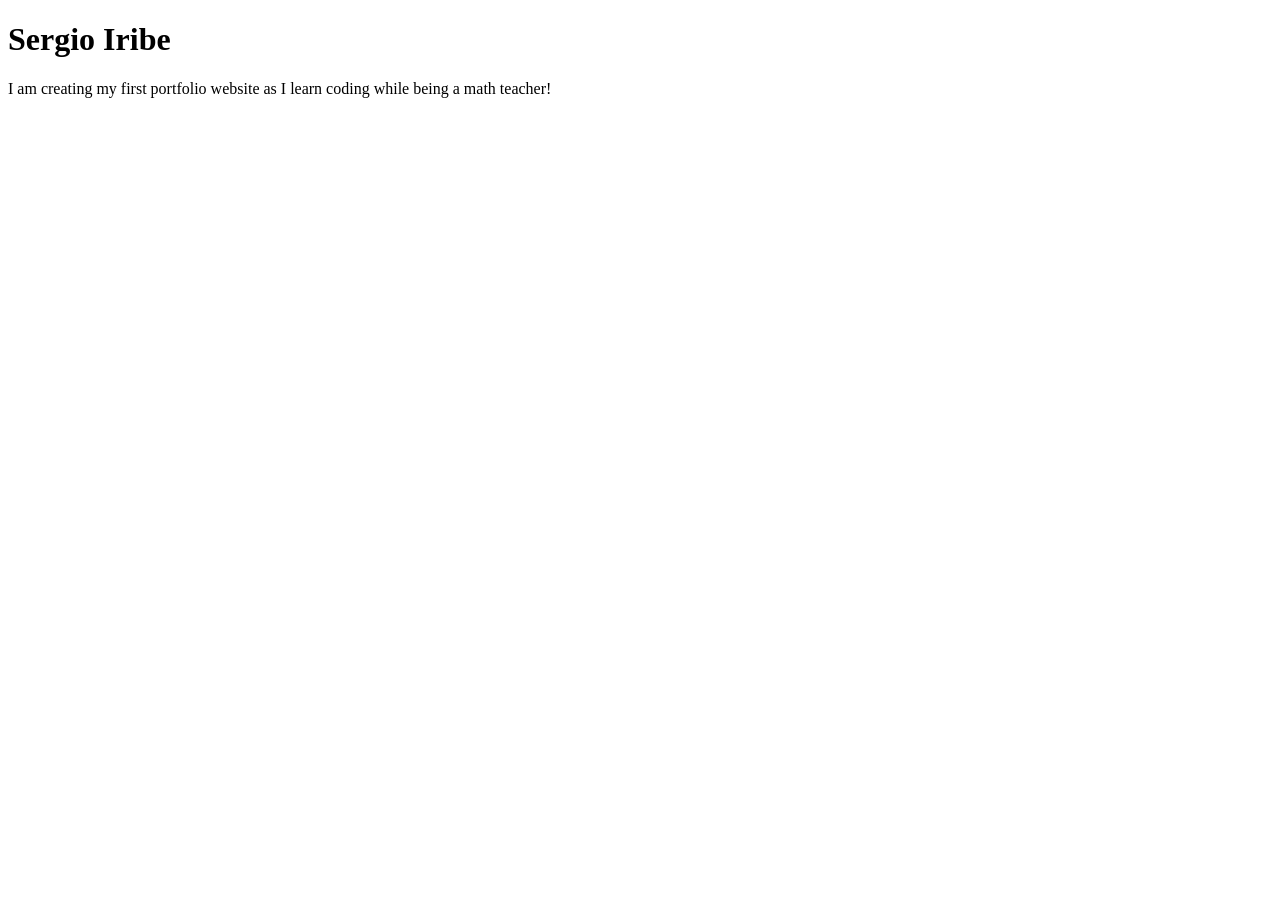
==== index.html @ 371e813a "Create index.html" ====
<!DOCTYPE html>
<html lang="en">
<head>
    <meta charset="UTF-8">
    <meta name="viewport" content="width=device-width, initial-scale=1.0">
    <title>Sergio Iribe: Personal site and portfolio</title>
</head>
<body>
    <h1>Sergio Iribe</h1>
    <p>I am creating my first portfolio website as I learn coding while being a math teacher!</p>
</body>
</html>
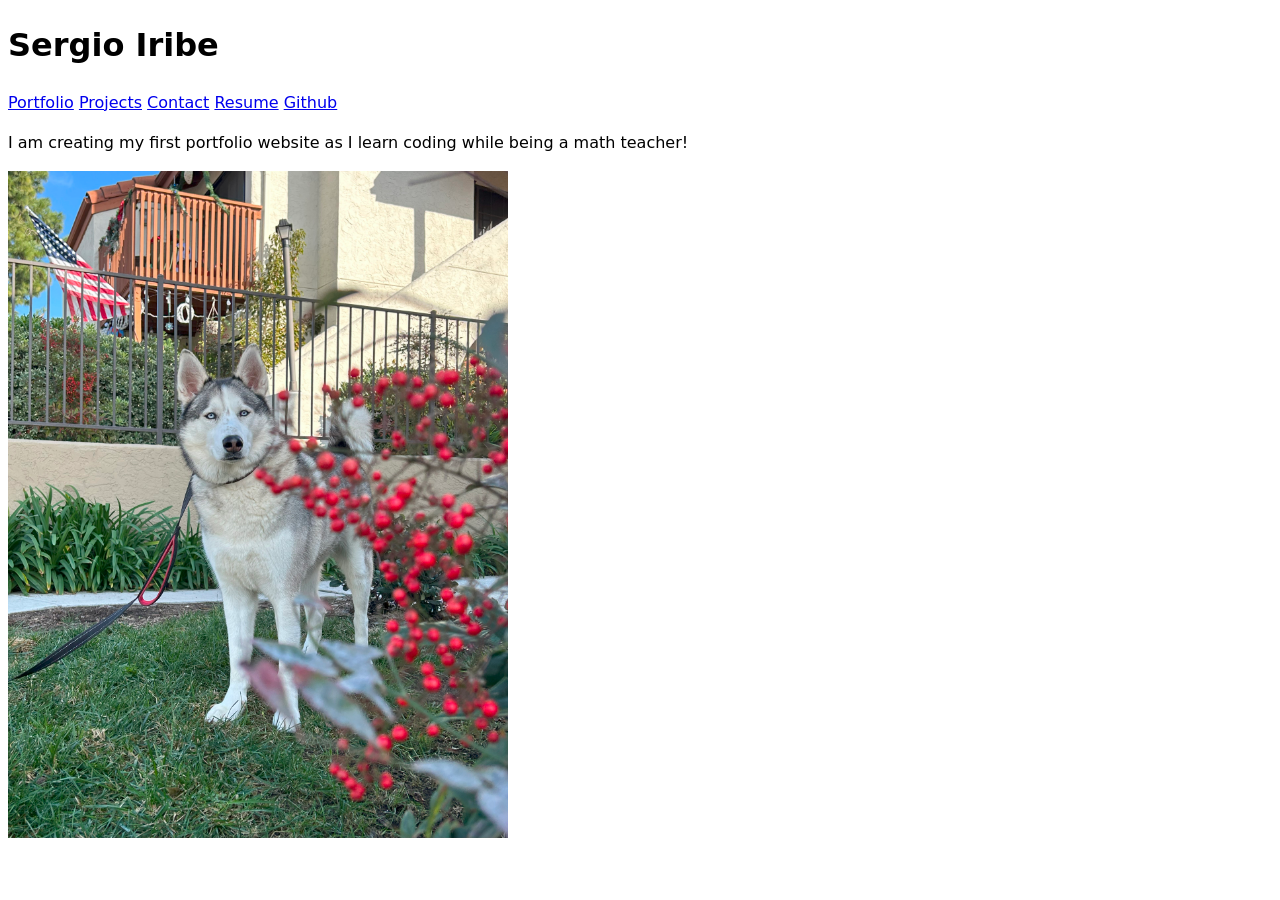
==== commit 610a99be: "Addition of Pages Added Contact Page, Projects Page, Resume Page, and added picture on main page" ====
--- a/index.html
+++ b/index.html
@@ -4,9 +4,18 @@
     <meta charset="UTF-8">
     <meta name="viewport" content="width=device-width, initial-scale=1.0">
     <title>Sergio Iribe: Personal site and portfolio</title>
+    <link rel="stylesheet" href="style.css">
 </head>
 <body>
     <h1>Sergio Iribe</h1>
+    <nav>
+    <a href="./">Portfolio</a>
+    <a href="projects/">Projects</a>
+    <a href="contact/">Contact</a>
+    <a href="Resume/">Resume</a>
+    <a href="https://github.com/sribe24" target="_blank">Github</a>
+    </nav>
     <p>I am creating my first portfolio website as I learn coding while being a math teacher!</p>
+    <img src="images/Husky.jpg" alt="Photo of my Husky Leo" width="500">
 </body>
 </html>
--- a/style.css
+++ b/style.css
@@ -0,0 +1,6 @@
+body {
+  /* Set line height to 1.5 times the font size
+	   and use the OS’s UI font as the website font
+	 */
+  font: 100%/1.5 system-ui;
+}
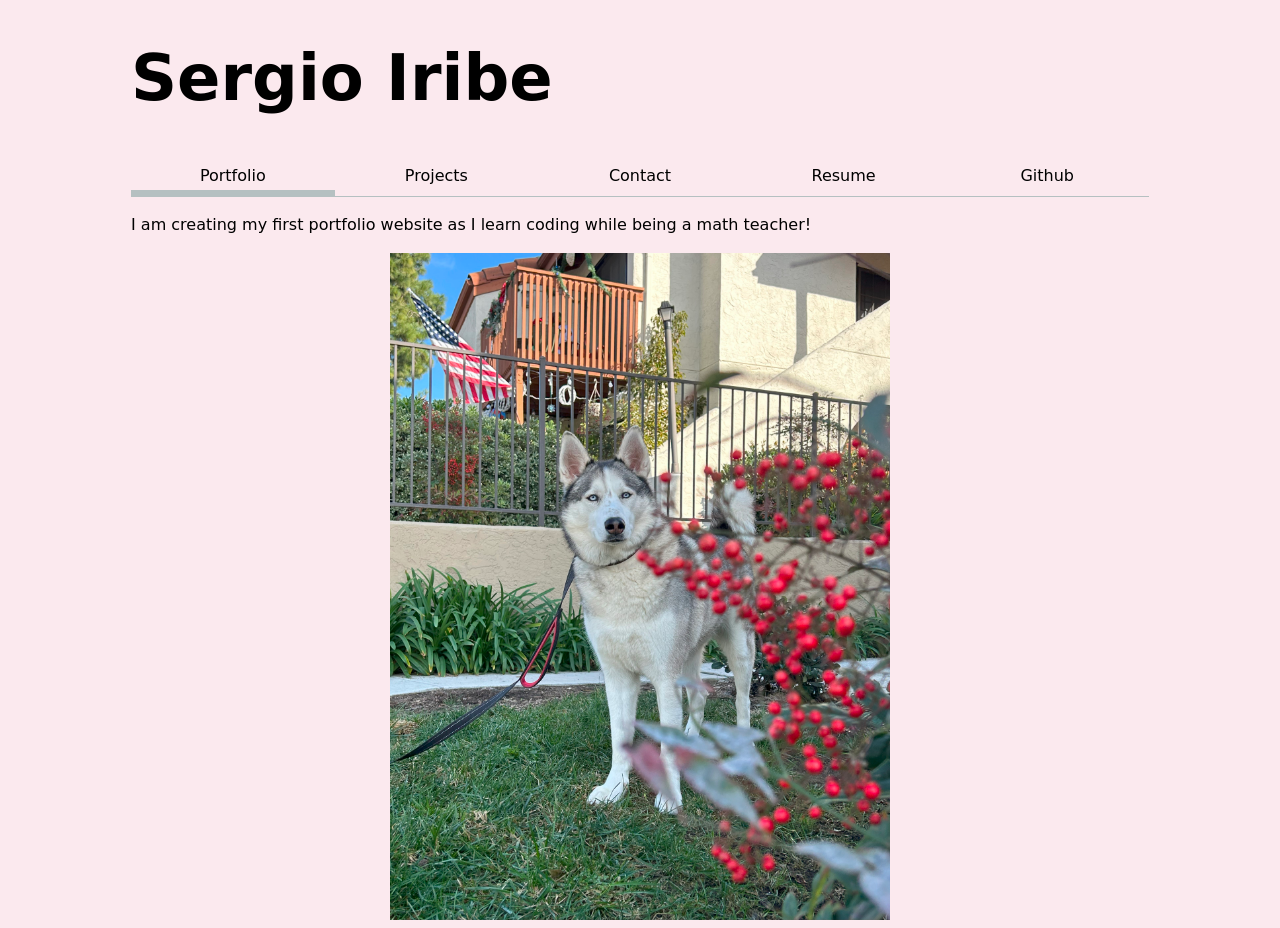
==== commit 0cea3c2a: "CSS Styling Updated the css styling for all pages to make website look cleaner and more organized" ====
--- a/index.html
+++ b/index.html
@@ -9,13 +9,13 @@
 <body>
     <h1>Sergio Iribe</h1>
     <nav>
-    <a href="./">Portfolio</a>
+    <a href="./" class="current">Portfolio</a>
     <a href="projects/">Projects</a>
     <a href="contact/">Contact</a>
     <a href="Resume/">Resume</a>
     <a href="https://github.com/sribe24" target="_blank">Github</a>
     </nav>
     <p>I am creating my first portfolio website as I learn coding while being a math teacher!</p>
-    <img src="images/Husky.jpg" alt="Photo of my Husky Leo" width="500">
+    <img class="profile-pic" src="images/Husky.jpg" alt="Photo of my Husky Leo" width="500">
 </body>
 </html>
--- a/style.css
+++ b/style.css
@@ -3,4 +3,82 @@
 	   and use the OS’s UI font as the website font
 	 */
   font: 100%/1.5 system-ui;
+  max-width: 100ch;
+  margin-inline: auto;
 }
+html {
+  --color-accent: oklch(65% 50% 0);
+  accent-color: var(--color-accent);
+  background-color: oklch(from var(--color-accent) 95% 5% h);
+}
+nav {
+  display: flex;
+  margin-bottom: 1em;
+  border-bottom-width: 1px;
+  border-bottom-style: solid;
+  border-bottom-color: oklch(80% 3% 200);
+}
+nav a{
+  flex: 1;
+  text-decoration: none;
+  color: inherit;
+  text-align: center;
+  padding: 0.5em;
+}
+nav a.current {
+  border-bottom: 0.4em solid oklch(80% 3% 200);
+  padding-bottom: 0.1em;
+}
+nav a:hover {
+  border-bottom: 0.4em solid var(--color-accent);
+}
+input, textarea, button {
+  font: inherit;
+}
+form  {
+  display: grid;
+  grid-template-columns: auto 1fr;
+  gap: 1em;
+}
+label, button  {
+  display: grid;
+  grid-template-columns: subgrid;
+  grid-column: 1 / -1;
+}
+.projects {
+  display: grid;
+  grid-template-columns: repeat(auto-fill, minmax(15em,  1fr));
+  gap: 1em;
+}
+.projects article{
+  display: grid;
+  grid-template-rows: subgrid;
+  grid-row: span 3;
+}
+.projects h2{
+  margin: 0;
+}
+h1 {
+  font-size: 400%;
+}
+h1, h2, h3, h4, h5, h6{
+  line-height: 1.1;
+  text-wrap: balance;
+}
+.Resume h2{
+  color: black;
+  padding-bottom: 0.1em;
+}
+.Resume section{
+  margin-bottom: 2em;
+  padding-bottom: 1em;
+  border-bottom: 0.2em solid oklch(80% 3% 200);
+}
+.Linkedin {
+  font-size: 1.5em;
+  font-weight: bold;
+}
+.profile-pic {
+  display: block;
+  margin-inline: auto;
+}
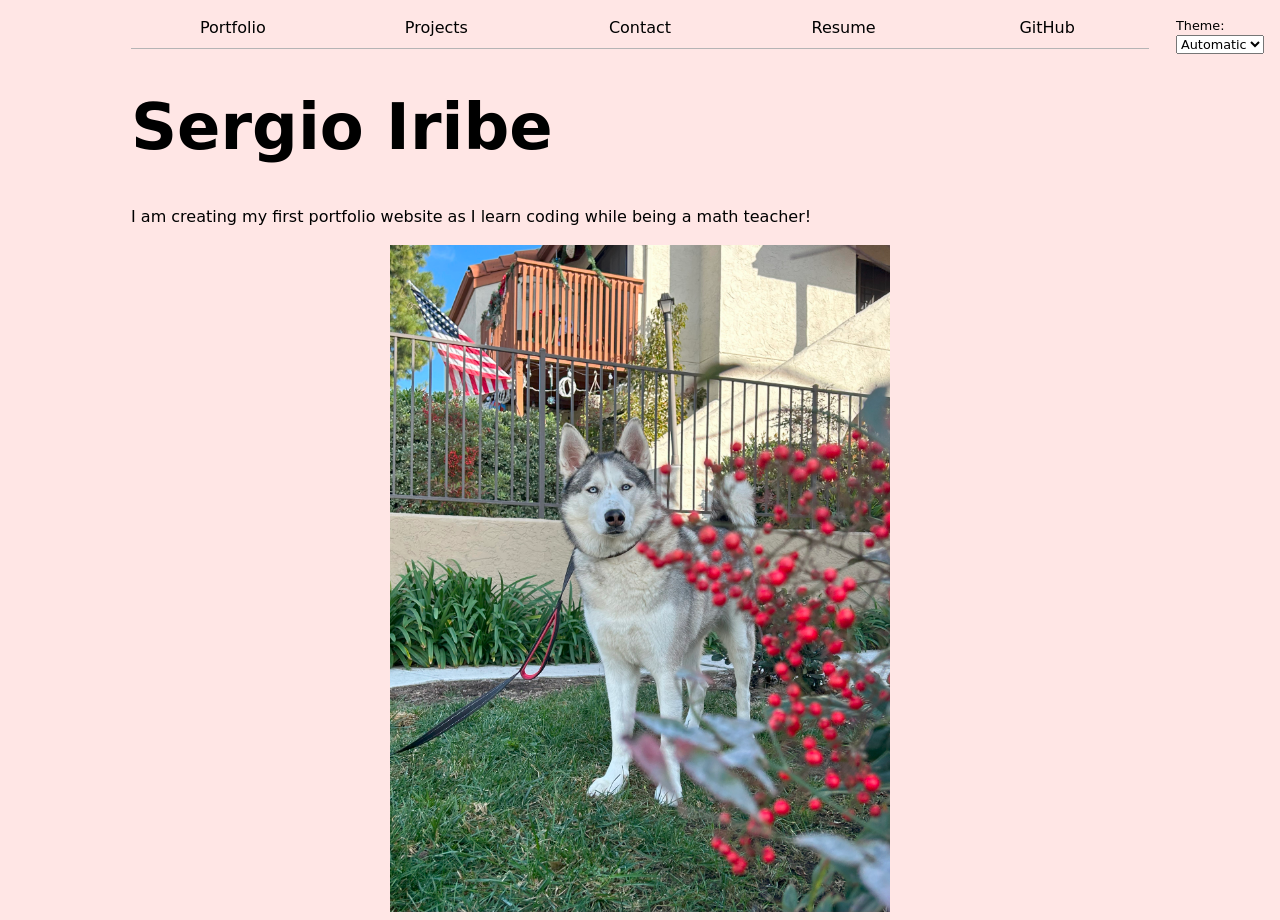
==== commit e4608c89: "Added JS File Create JS File to add web page light and dark modes. Also updated css file" ====
--- a/index.html
+++ b/index.html
@@ -5,16 +5,10 @@
     <meta name="viewport" content="width=device-width, initial-scale=1.0">
     <title>Sergio Iribe: Personal site and portfolio</title>
     <link rel="stylesheet" href="style.css">
+    <script type="module" src="./global.js"></script>
 </head>
 <body>
     <h1>Sergio Iribe</h1>
-    <nav>
-    <a href="./" class="current">Portfolio</a>
-    <a href="projects/">Projects</a>
-    <a href="contact/">Contact</a>
-    <a href="Resume/">Resume</a>
-    <a href="https://github.com/sribe24" target="_blank">Github</a>
-    </nav>
     <p>I am creating my first portfolio website as I learn coding while being a math teacher!</p>
     <img class="profile-pic" src="images/Husky.jpg" alt="Photo of my Husky Leo" width="500">
 </body>
--- a/style.css
+++ b/style.css
@@ -9,14 +9,17 @@
 html {
   --color-accent: oklch(65% 50% 0);
   accent-color: var(--color-accent);
-  background-color: oklch(from var(--color-accent) 95% 5% h);
+  background-color: color-mix(in oklch, var(--color-accent), canvas 85%);
+  color-scheme: light dark;
 }
 nav {
+  --border-color: oklch(50% 10% 200 / 40%);
+
   display: flex;
   margin-bottom: 1em;
   border-bottom-width: 1px;
   border-bottom-style: solid;
-  border-bottom-color: oklch(80% 3% 200);
+  border-bottom-color: var(--border-color);
 }
 nav a{
   flex: 1;
@@ -26,7 +29,7 @@
   padding: 0.5em;
 }
 nav a.current {
-  border-bottom: 0.4em solid oklch(80% 3% 200);
+  border-bottom: 0.4em solid var(--border-color);
   padding-bottom: 0.1em;
 }
 nav a:hover {
@@ -66,7 +69,7 @@
   text-wrap: balance;
 }
 .Resume h2{
-  color: black;
+  color: CanvasText;
   padding-bottom: 0.1em;
 }
 .Resume section{
@@ -81,4 +84,13 @@
 .profile-pic {
   display: block;
   margin-inline: auto;
+}
+.color-scheme {
+  position: absolute;
+  top: 1rem;
+  right: 1rem;
+  font-size: 80%;
+}
+.color-scheme select {
+  font: inherit;
 }
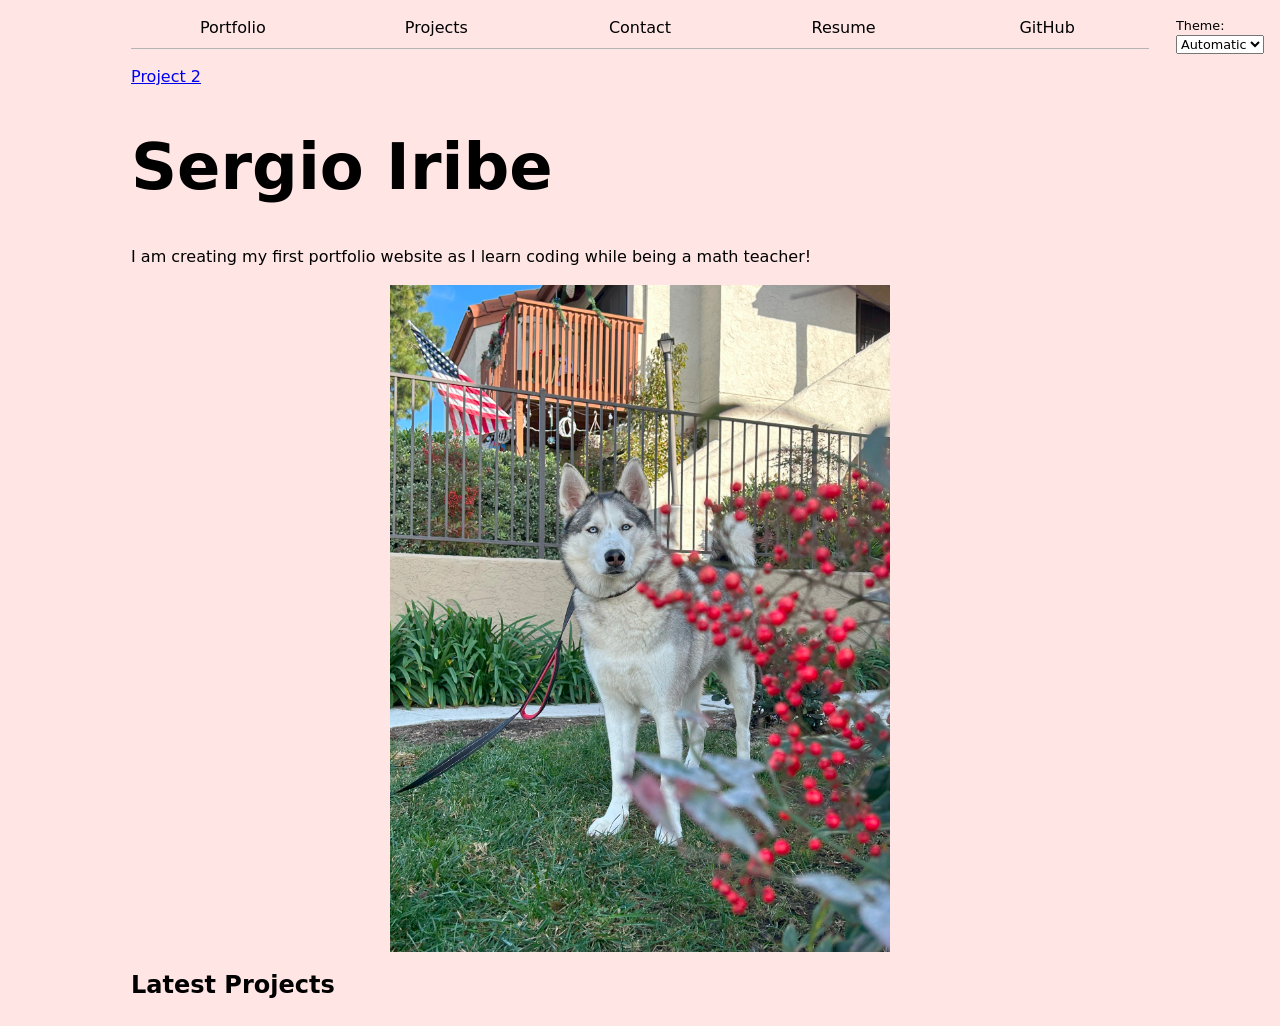
==== commit 85b347e1: "Lab 4 and Project 2 Update for lab 4(still in progress) and project 2" ====
--- a/index.html
+++ b/index.html
@@ -5,11 +5,18 @@
     <meta name="viewport" content="width=device-width, initial-scale=1.0">
     <title>Sergio Iribe: Personal site and portfolio</title>
     <link rel="stylesheet" href="style.css">
+    <a href="project2/index.html">Project 2</a>
     <script type="module" src="./global.js"></script>
+    <script src="index.js" type="module" defer></script>
 </head>
 <body>
     <h1>Sergio Iribe</h1>
     <p>I am creating my first portfolio website as I learn coding while being a math teacher!</p>
     <img class="profile-pic" src="images/Husky.jpg" alt="Photo of my Husky Leo" width="500">
+
+    <h2>Latest Projects</h2>
+    <div class="projects">
+        <!-- Dynamically added content will appear here -->
+    </div>
 </body>
 </html>
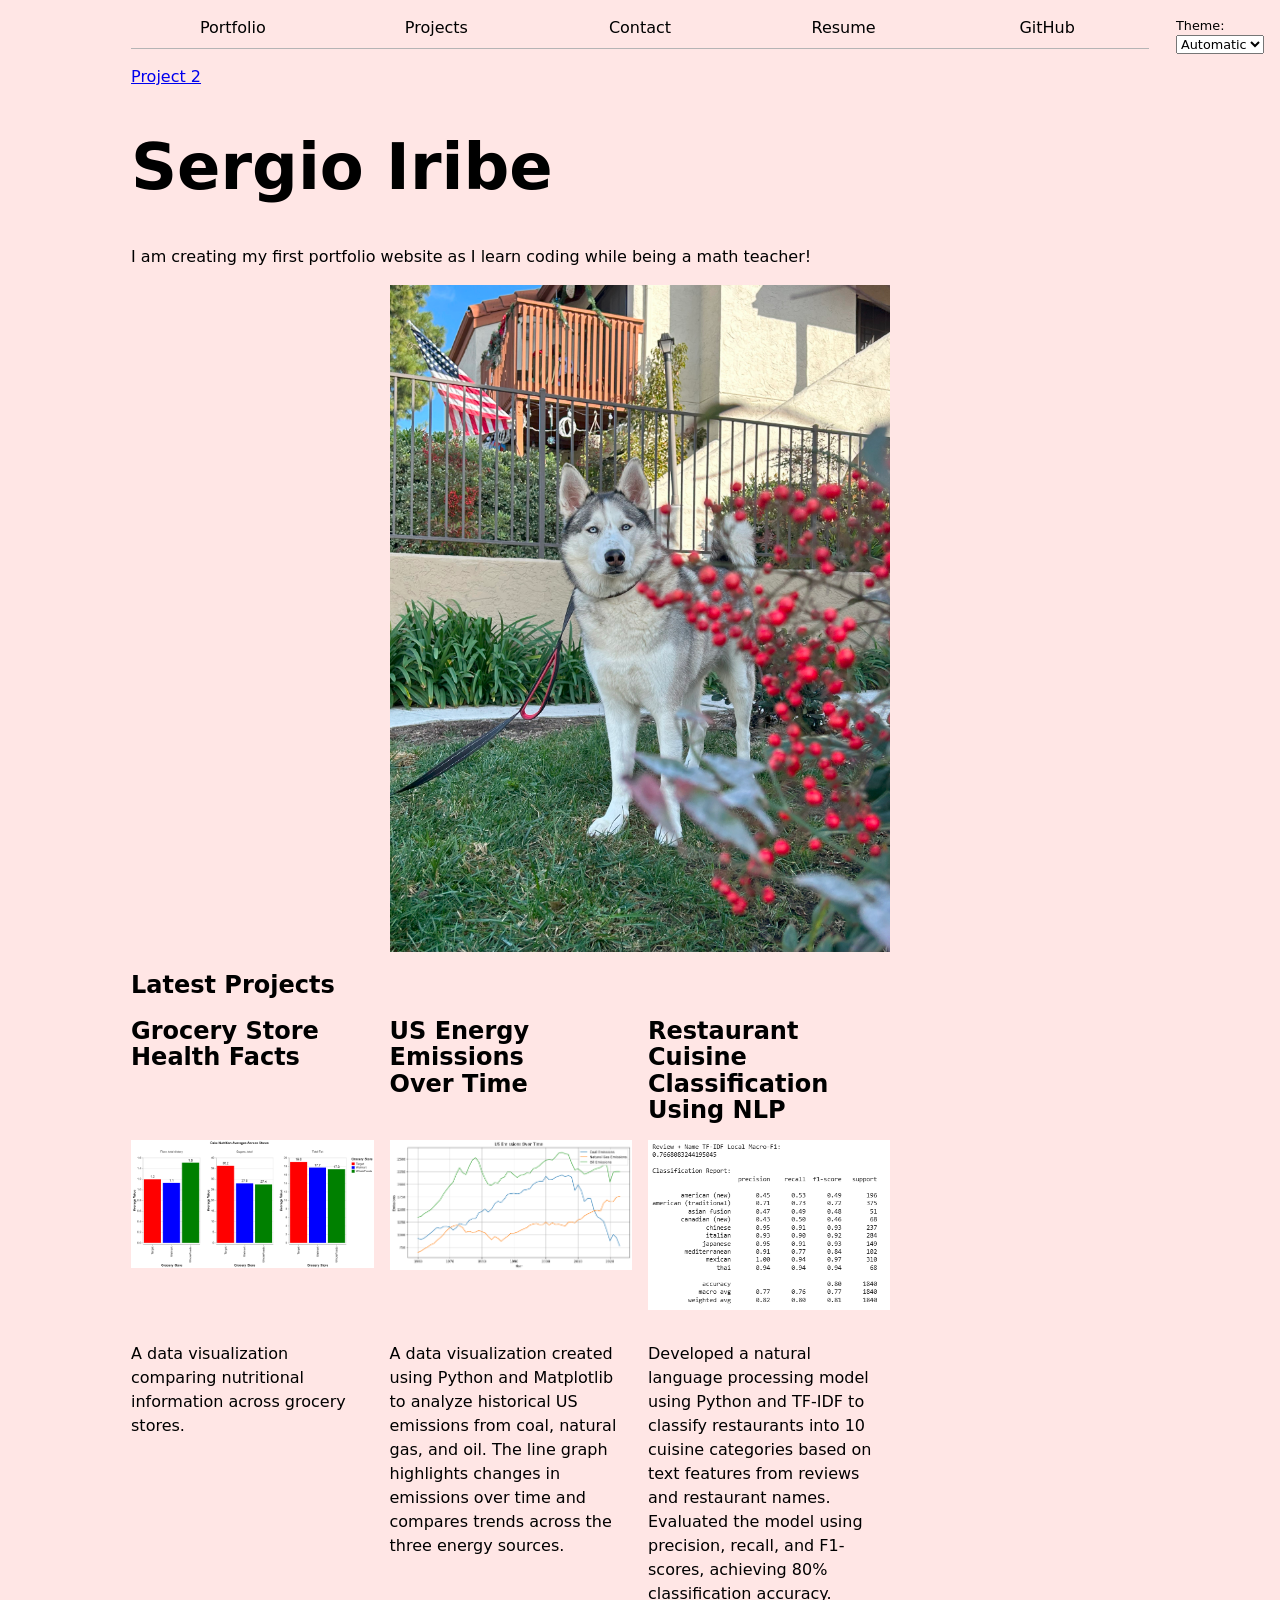
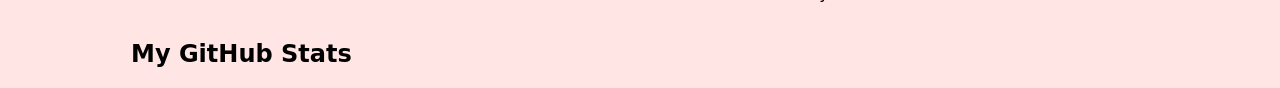
==== commit e34d1696: "Project Addition and JS update" ====
--- a/index.html
+++ b/index.html
@@ -18,5 +18,7 @@
     <div class="projects">
         <!-- Dynamically added content will appear here -->
     </div>
+    <h2>My GitHub Stats</h2>
+    <div  id="profile-stats"></div>
 </body>
 </html>
--- a/style.css
+++ b/style.css
@@ -93,4 +93,8 @@
 }
 .color-scheme select {
   font: inherit;
+}
+.projects img {
+    max-width: 100%;
+    height: auto;
 }
